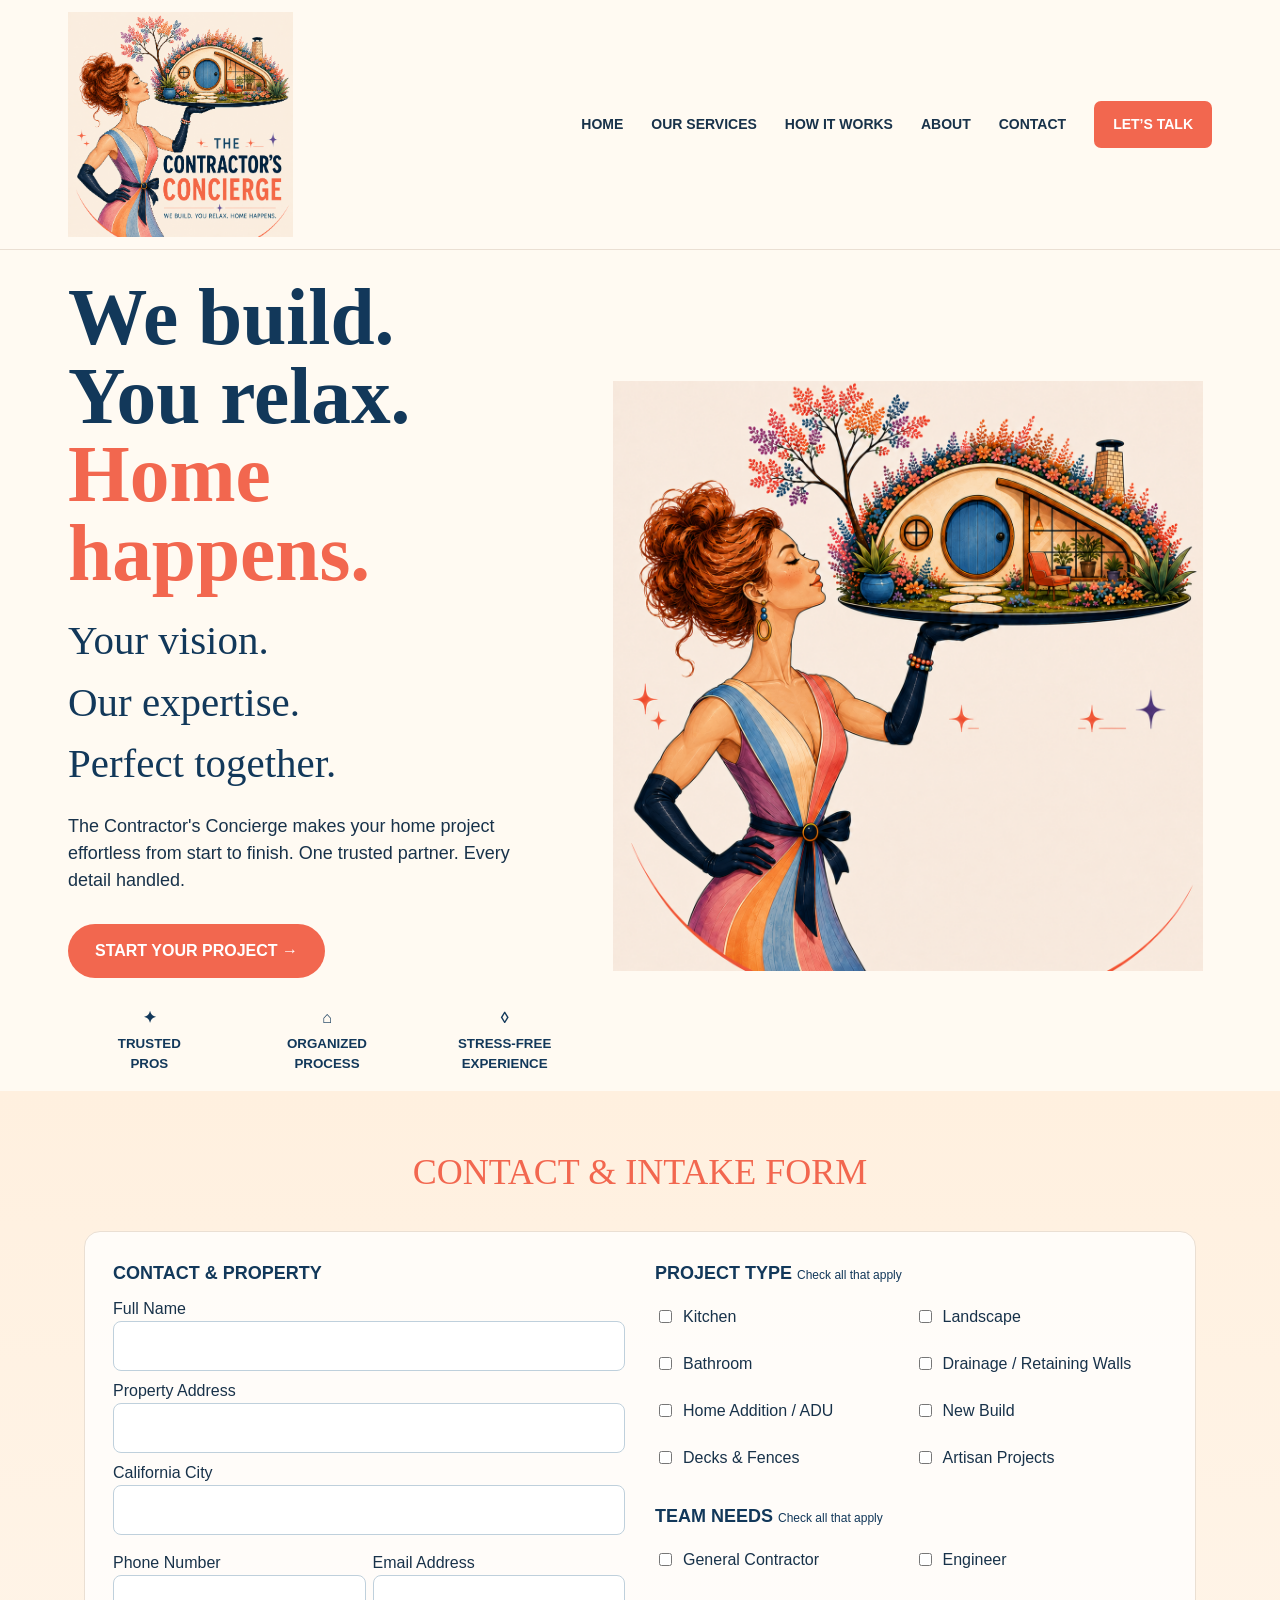
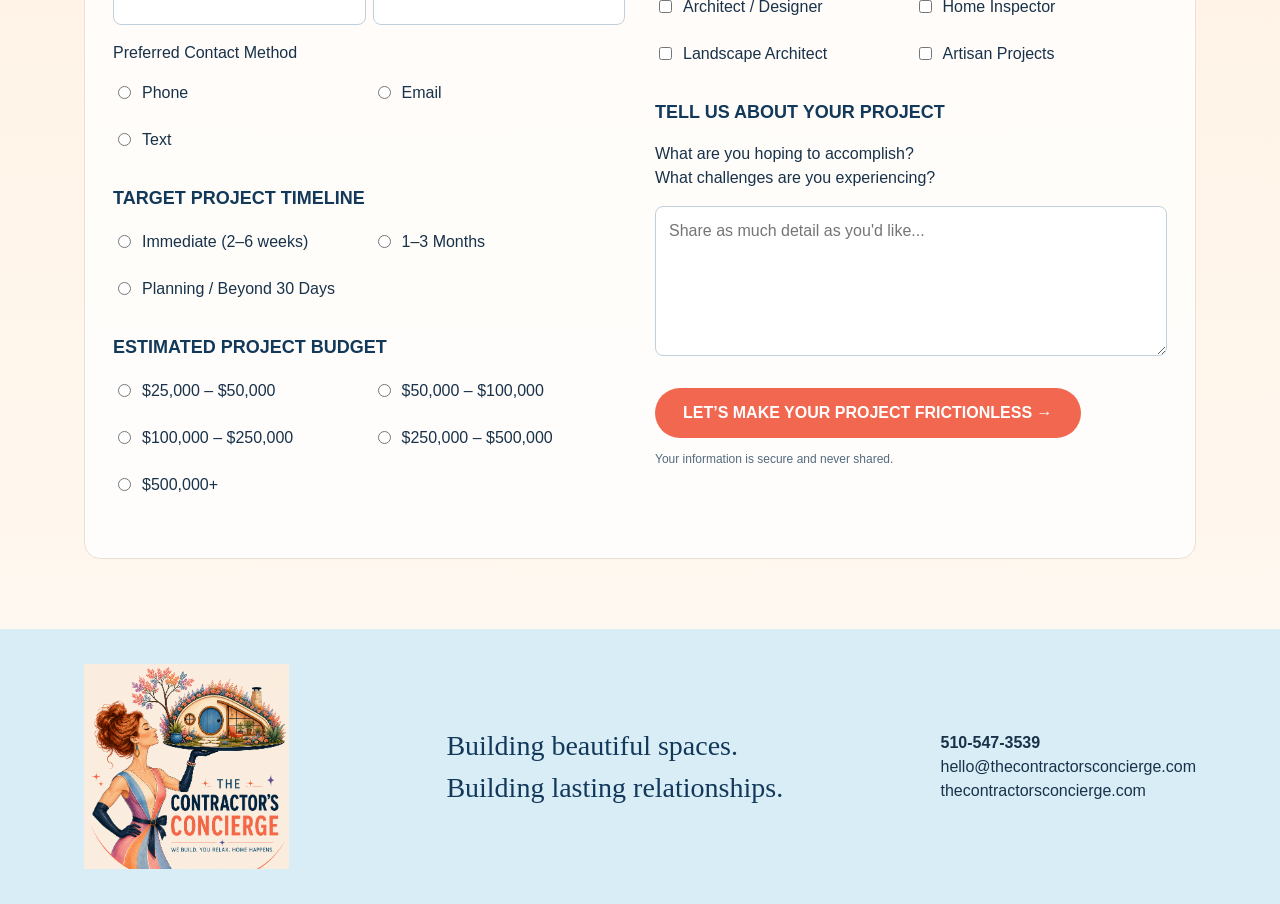
==== index.html @ 3cc2b13f "Add files via upload" ====
<!doctype html><html lang="en"><head><meta charset="utf-8"><meta name="viewport" content="width=device-width,initial-scale=1"><title>The Contractor's Concierge | Home</title><link rel="stylesheet" href="css/styles.css"></head><body><header class="site-header"><div class="nav">
<a href="index.html"><img class="logo" src="assets/APPROVED_LOGO_AND_TAGLINE.png" alt="The Contractor's Concierge"></a>
<nav><a href="index.html">HOME</a><a href="services.html">OUR SERVICES</a><a href="how-it-works.html">HOW IT WORKS</a><a href="about.html">ABOUT</a><a href="contact.html">CONTACT</a><a class="talk" href="contact.html">LET’S TALK</a></nav>
</div></header><main>
<section class="hero">
<div class="hero-copy">
<h1>We build.<br>You relax.<br><span>Home happens.</span></h1>
<div class="script">Your vision.<br>Our expertise.<br>Perfect together.</div>
<p>The Contractor's Concierge makes your home project effortless from start to finish. One trusted partner. Every detail handled.</p>
<a class="button" href="contact.html">START YOUR PROJECT →</a>
<div class="trust-row"><div class="trust">✦<small>TRUSTED<br>PROS</small></div><div class="trust">⌂<small>ORGANIZED<br>PROCESS</small></div><div class="trust">◊<small>STRESS-FREE<br>EXPERIENCE</small></div></div>
</div>
<div><img class="hero-art" src="assets/APPROVED_ARTWORK.png" alt="The Contractor's Concierge woman and house artwork"></div>
</section>
<section class="intake"><div class="container"><div class="intake-title">CONTACT &amp; INTAKE FORM</div><form class="form-card">
<div>
<div class="group"><h3>CONTACT &amp; PROPERTY</h3><label>Full Name<input required></label><label>Property Address<input required></label><label>California City<input required></label><div class="choices"><label>Phone Number<input type="tel" required></label><label>Email Address<input type="email" required></label></div><label>Preferred Contact Method</label><div class="choices"><label class="choice"><input type="radio" name="contact"> Phone</label><label class="choice"><input type="radio" name="contact"> Email</label><label class="choice"><input type="radio" name="contact"> Text</label></div></div>
<div class="group"><h3>TARGET PROJECT TIMELINE</h3><div class="choices"><label class="choice"><input type="radio" name="timeline"> Immediate (2–6 weeks)</label><label class="choice"><input type="radio" name="timeline"> 1–3 Months</label><label class="choice"><input type="radio" name="timeline"> Planning / Beyond 30 Days</label></div></div>
<div class="group"><h3>ESTIMATED PROJECT BUDGET</h3><div class="choices"><label class="choice"><input type="radio" name="budget">$25,000 – $50,000</label><label class="choice"><input type="radio" name="budget">$50,000 – $100,000</label><label class="choice"><input type="radio" name="budget">$100,000 – $250,000</label><label class="choice"><input type="radio" name="budget">$250,000 – $500,000</label><label class="choice"><input type="radio" name="budget">$500,000+</label></div></div>
</div>
<div>
<div class="group"><h3>PROJECT TYPE <small>Check all that apply</small></h3><div class="choices"><label class="choice"><input type="checkbox"> Kitchen</label><label class="choice"><input type="checkbox"> Landscape</label><label class="choice"><input type="checkbox"> Bathroom</label><label class="choice"><input type="checkbox"> Drainage / Retaining Walls</label><label class="choice"><input type="checkbox"> Home Addition / ADU</label><label class="choice"><input type="checkbox"> New Build</label><label class="choice"><input type="checkbox"> Decks &amp; Fences</label><label class="choice"><input type="checkbox"> Artisan Projects</label></div></div>
<div class="group"><h3>TEAM NEEDS <small>Check all that apply</small></h3><div class="choices"><label class="choice"><input type="checkbox"> General Contractor</label><label class="choice"><input type="checkbox"> Engineer</label><label class="choice"><input type="checkbox"> Architect / Designer</label><label class="choice"><input type="checkbox"> Home Inspector</label><label class="choice"><input type="checkbox"> Landscape Architect</label><label class="choice"><input type="checkbox"> Artisan Projects</label></div></div>
<div class="group"><h3>TELL US ABOUT YOUR PROJECT</h3><p>What are you hoping to accomplish?<br>What challenges are you experiencing?</p><textarea placeholder="Share as much detail as you'd like..."></textarea></div>
<button class="submit" type="submit">LET’S MAKE YOUR PROJECT FRICTIONLESS →</button><p class="privacy">Your information is secure and never shared.</p>
</div></form></div></section>
</main><footer><div class="footer-inner">
<img class="footer-logo" src="assets/APPROVED_LOGO_AND_TAGLINE.png" alt="The Contractor's Concierge">
<div class="footer-script">Building beautiful spaces.<br>Building lasting relationships.</div>
<div><strong>510-547-3539</strong><br>hello@thecontractorsconcierge.com<br>thecontractorsconcierge.com</div>
</div></footer><script src="js/script.js"></script></body></html>
---- css/styles.css ----
:root{--navy:#12385a;--coral:#f2674f;--sky:#d9edf7;--cream:#fffaf2;--ink:#18324a;--line:#bfd0dc}
*{box-sizing:border-box}html{scroll-behavior:smooth}body{margin:0;font-family:Arial,Helvetica,sans-serif;color:var(--ink);background:var(--cream);line-height:1.5}a{color:inherit;text-decoration:none}
.site-header{position:sticky;top:0;z-index:20;background:rgba(255,250,242,.97);border-bottom:1px solid #eadfd3}.nav{max-width:1200px;margin:auto;min-height:86px;padding:12px 28px;display:flex;align-items:center;justify-content:space-between;gap:25px}.logo{width:225px;height:auto;display:block}nav{display:flex;align-items:center;gap:28px;font-size:14px;font-weight:700}nav a:hover{color:var(--coral)}.talk{background:var(--coral);color:#fff;padding:13px 19px;border-radius:7px}
.hero{max-width:1200px;margin:auto;padding:28px 28px 18px;display:grid;grid-template-columns:.92fr 1.08fr;gap:18px;align-items:center;min-height:620px}.hero-copy h1{font-family:Georgia,"Times New Roman",serif;font-size:clamp(52px,6.2vw,80px);line-height:.99;color:var(--navy);margin:0 0 18px}.hero-copy h1 span{color:var(--coral)}.script{font-family:"Brush Script MT","Segoe Script",cursive;color:var(--navy);font-size:clamp(26px,3.2vw,42px);margin:8px 0 16px}.hero-copy p{font-size:18px;max-width:470px}.hero-art{width:100%;max-height:590px;object-fit:contain;display:block}.button{display:inline-block;background:var(--coral);color:#fff;border-radius:28px;padding:15px 27px;font-weight:800;margin-top:12px}.trust-row{display:grid;grid-template-columns:repeat(3,1fr);gap:15px;max-width:520px;margin-top:28px}.trust{text-align:center;color:var(--navy);font-weight:800}.trust small{display:block;font-weight:700;margin-top:4px}
.intake{padding:54px 0 70px;background:linear-gradient(180deg,#fff0df,#fff8f0)}.container{max-width:1160px;margin:auto;padding:0 24px}.intake-title{text-align:center;font-family:Georgia,serif;color:var(--coral);font-size:36px;margin-bottom:32px}.form-card{max-width:1160px;margin:auto;background:rgba(255,255,255,.78);border:1px solid #eadfd3;border-radius:16px;padding:28px;display:grid;grid-template-columns:1fr 1fr;gap:30px}.group{margin-bottom:25px}.group h3{color:var(--navy);margin:0 0 10px;font-size:18px}.group h3 small{font-weight:400;font-size:12px}label{display:block;margin:8px 0}input,textarea{width:100%;padding:12px 13px;border:1px solid var(--line);border-radius:8px;background:#fff;font:inherit}textarea{min-height:150px}.choices{display:grid;grid-template-columns:1fr 1fr;gap:7px}.choice{display:flex;gap:8px;align-items:flex-start}.choice input{width:auto;margin-top:5px}.submit{border:0;background:var(--coral);color:#fff;border-radius:28px;padding:16px 28px;font-size:16px;font-weight:800;cursor:pointer}.privacy{font-size:12px;color:#536b7e}
.page-hero{padding:80px 0 55px;background:var(--sky)}.page-hero h1{font-family:Georgia,serif;color:var(--navy);font-size:clamp(48px,6vw,74px);margin:0 0 15px}.section{padding:72px 0}.section.sky{background:var(--sky)}.section h2{font-family:Georgia,serif;color:var(--coral);font-size:40px;margin:0 0 14px}.intro{max-width:700px}.cards{display:grid;grid-template-columns:repeat(3,1fr);gap:20px;margin-top:30px}.card{background:#fff;border:1px solid var(--line);border-radius:14px;padding:25px}.card h3,.step h3{color:var(--navy)}.steps{display:grid;grid-template-columns:repeat(4,1fr);gap:18px;margin-top:35px}.step{background:#fff;border-radius:14px;padding:22px;border-top:5px solid var(--coral)}.step strong{font-family:Georgia,serif;color:var(--navy);font-size:24px}
footer{background:var(--sky);padding:35px 0}.footer-inner{max-width:1160px;margin:auto;padding:0 24px;display:flex;justify-content:space-between;align-items:center;gap:25px}.footer-logo{width:205px}.footer-script{font-family:"Brush Script MT","Segoe Script",cursive;color:var(--navy);font-size:28px}
@media(max-width:900px){nav{gap:15px;font-size:12px}.hero{grid-template-columns:1fr;min-height:auto}.hero-art{max-height:520px}.form-card{grid-template-columns:1fr}.cards{grid-template-columns:1fr 1fr}.steps{grid-template-columns:1fr 1fr}}
@media(max-width:650px){.nav{padding:10px 16px}.logo{width:175px}nav{display:none}.hero{padding:25px 18px 35px}.hero-copy h1{font-size:50px}.hero-copy p{font-size:16px}.trust-row{grid-template-columns:1fr 1fr 1fr;gap:8px;font-size:13px}.container{padding:0 18px}.section{padding:52px 0}.form-card{padding:20px}.choices,.cards,.steps{grid-template-columns:1fr}.footer-inner{flex-direction:column;align-items:flex-start}}
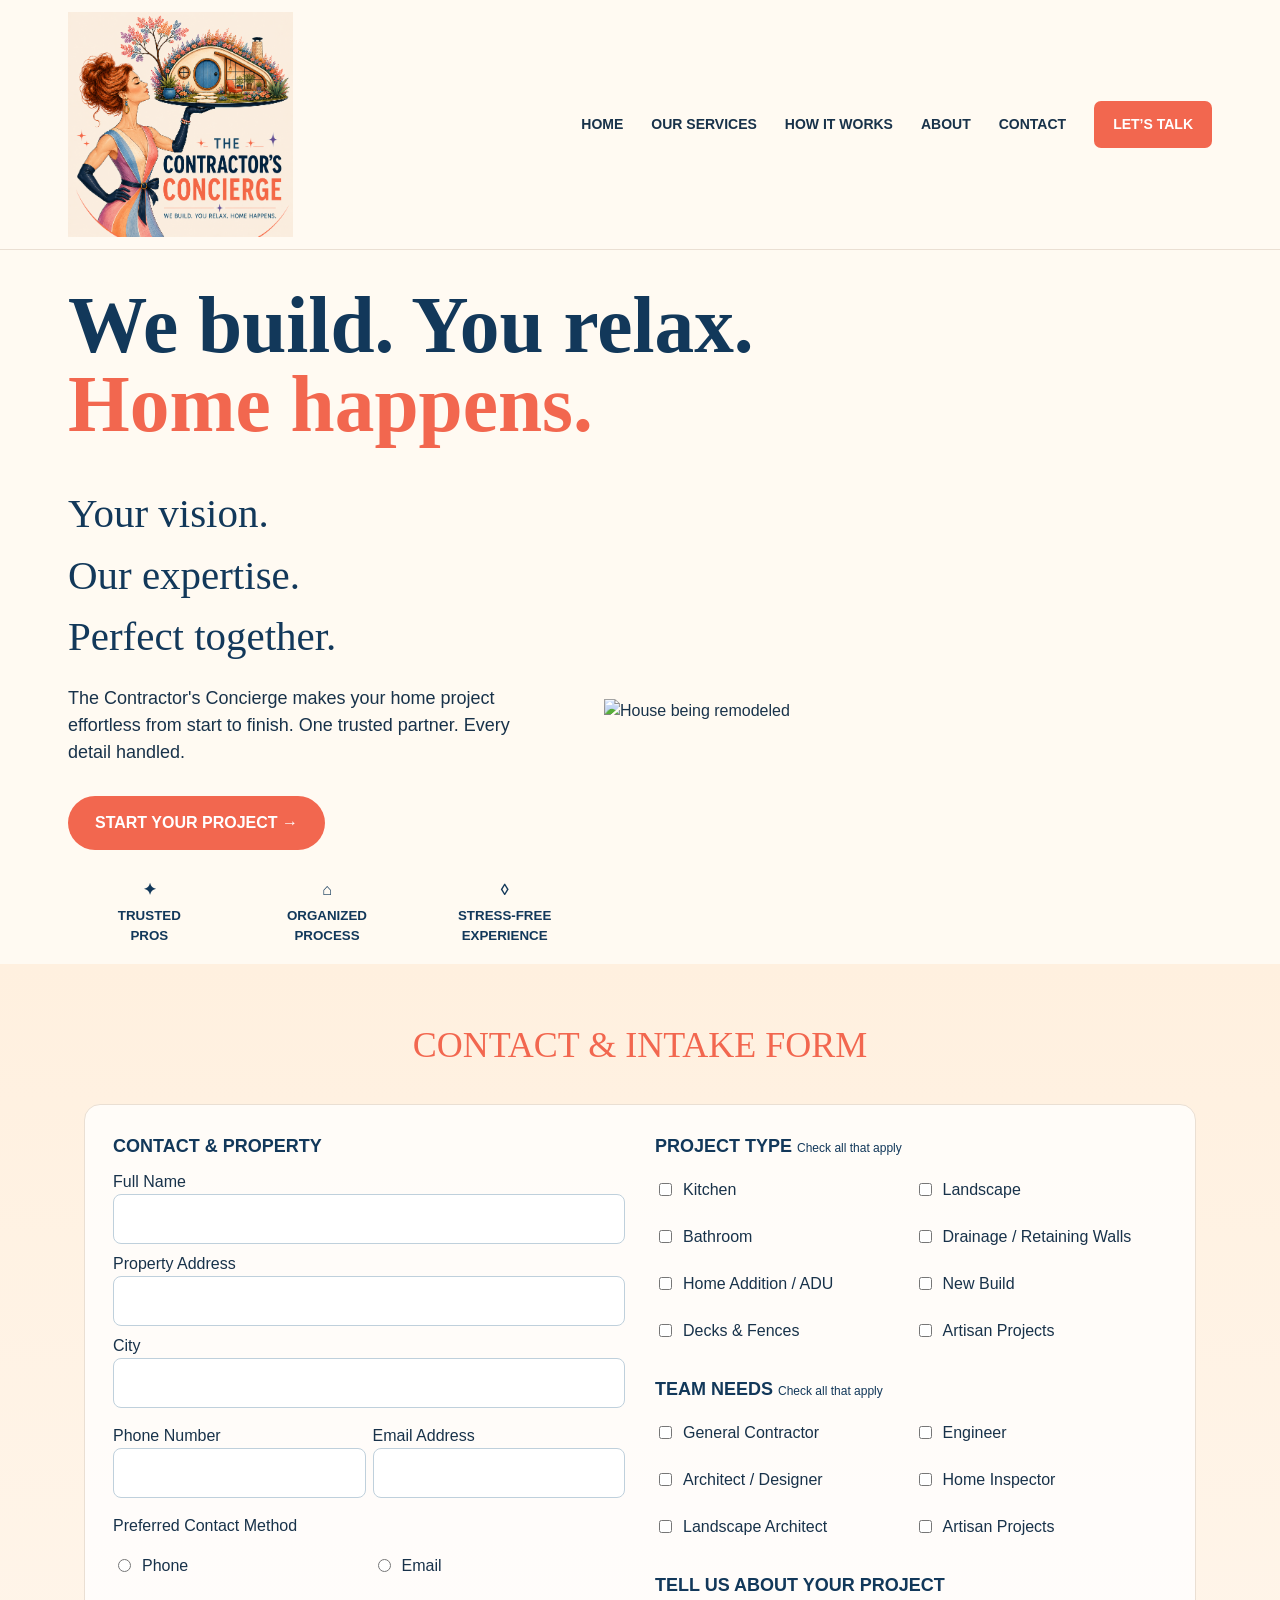
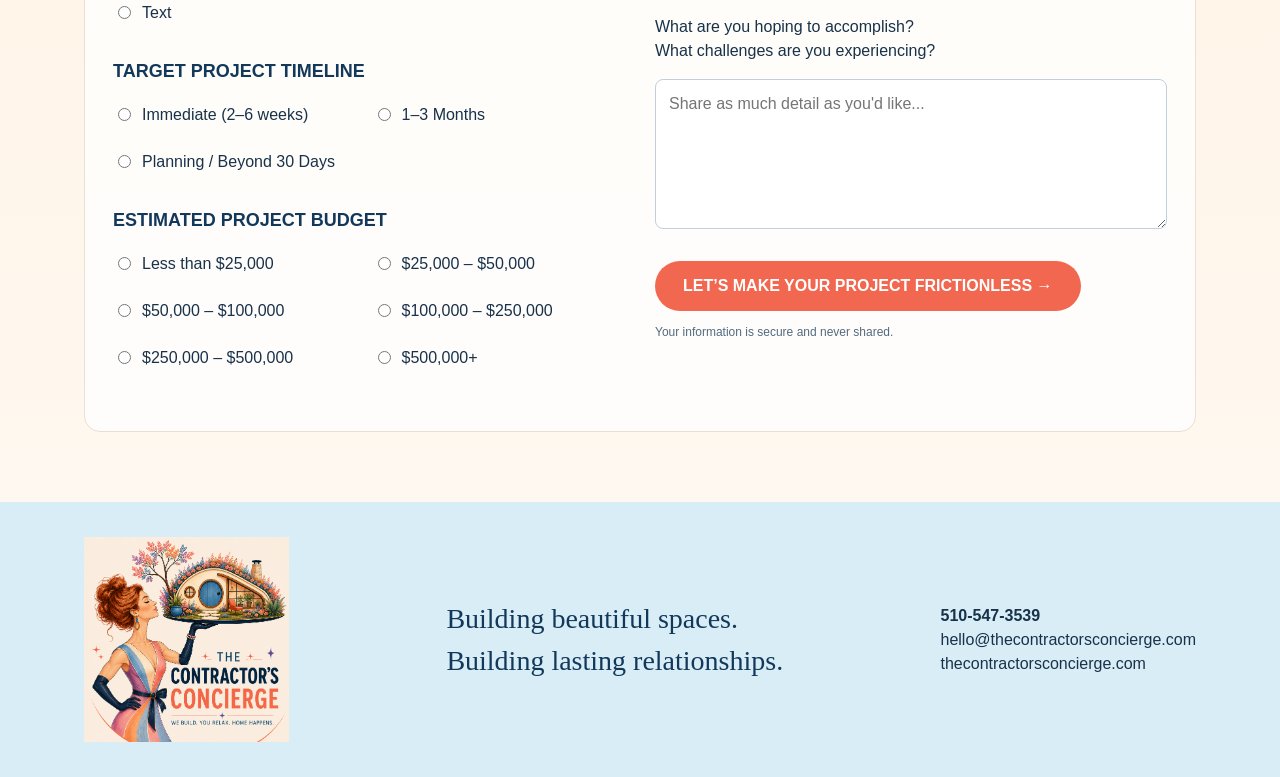
==== commit e8d50dcb: "Refactor hero section and intake form in index.html Updated the hero section and intake form layout." ====
--- a/index.html
+++ b/index.html
@@ -2,21 +2,23 @@
 <a href="index.html"><img class="logo" src="assets/APPROVED_LOGO_AND_TAGLINE.png" alt="The Contractor's Concierge"></a>
 <nav><a href="index.html">HOME</a><a href="services.html">OUR SERVICES</a><a href="how-it-works.html">HOW IT WORKS</a><a href="about.html">ABOUT</a><a href="contact.html">CONTACT</a><a class="talk" href="contact.html">LET’S TALK</a></nav>
 </div></header><main>
-<section class="hero">
+<section style="max-width: 1200px; margin: auto; padding: 36px 28px 18px;">
+<h1 style="font-family: Georgia, 'Times New Roman', serif; font-size: clamp(52px, 6.2vw, 80px); line-height: 0.99; color: var(--navy); margin: 0 0 32px 0;">We build. You relax.<br><span style="color: var(--coral);">Home happens.</span></h1>
+<div style="display: grid; grid-template-columns: .92fr 1.08fr; gap: 18px; align-items: center;">
 <div class="hero-copy">
-<h1>We build.<br>You relax.<br><span>Home happens.</span></h1>
 <div class="script">Your vision.<br>Our expertise.<br>Perfect together.</div>
 <p>The Contractor's Concierge makes your home project effortless from start to finish. One trusted partner. Every detail handled.</p>
 <a class="button" href="contact.html">START YOUR PROJECT →</a>
 <div class="trust-row"><div class="trust">✦<small>TRUSTED<br>PROS</small></div><div class="trust">⌂<small>ORGANIZED<br>PROCESS</small></div><div class="trust">◊<small>STRESS-FREE<br>EXPERIENCE</small></div></div>
 </div>
-<div><img class="hero-art" src="assets/APPROVED_ARTWORK.png" alt="The Contractor's Concierge woman and house artwork"></div>
+<div><img class="hero-art" src="assets/heroimage.jpeg" alt="House being remodeled"></div>
+</div>
 </section>
 <section class="intake"><div class="container"><div class="intake-title">CONTACT &amp; INTAKE FORM</div><form class="form-card">
 <div>
-<div class="group"><h3>CONTACT &amp; PROPERTY</h3><label>Full Name<input required></label><label>Property Address<input required></label><label>California City<input required></label><div class="choices"><label>Phone Number<input type="tel" required></label><label>Email Address<input type="email" required></label></div><label>Preferred Contact Method</label><div class="choices"><label class="choice"><input type="radio" name="contact"> Phone</label><label class="choice"><input type="radio" name="contact"> Email</label><label class="choice"><input type="radio" name="contact"> Text</label></div></div>
+<div class="group"><h3>CONTACT &amp; PROPERTY</h3><label>Full Name<input required></label><label>Property Address<input required></label><label>City<input required></label><div class="choices"><label>Phone Number<input type="tel" required></label><label>Email Address<input type="email" required></label></div><label>Preferred Contact Method</label><div class="choices"><label class="choice"><input type="radio" name="contact"> Phone</label><label class="choice"><input type="radio" name="contact"> Email</label><label class="choice"><input type="radio" name="contact"> Text</label></div></div>
 <div class="group"><h3>TARGET PROJECT TIMELINE</h3><div class="choices"><label class="choice"><input type="radio" name="timeline"> Immediate (2–6 weeks)</label><label class="choice"><input type="radio" name="timeline"> 1–3 Months</label><label class="choice"><input type="radio" name="timeline"> Planning / Beyond 30 Days</label></div></div>
-<div class="group"><h3>ESTIMATED PROJECT BUDGET</h3><div class="choices"><label class="choice"><input type="radio" name="budget">$25,000 – $50,000</label><label class="choice"><input type="radio" name="budget">$50,000 – $100,000</label><label class="choice"><input type="radio" name="budget">$100,000 – $250,000</label><label class="choice"><input type="radio" name="budget">$250,000 – $500,000</label><label class="choice"><input type="radio" name="budget">$500,000+</label></div></div>
+<div class="group"><h3>ESTIMATED PROJECT BUDGET</h3><div class="choices"><label class="choice"><input type="radio" name="budget">Less than $25,000</label><label class="choice"><input type="radio" name="budget">$25,000 – $50,000</label><label class="choice"><input type="radio" name="budget">$50,000 – $100,000</label><label class="choice"><input type="radio" name="budget">$100,000 – $250,000</label><label class="choice"><input type="radio" name="budget">$250,000 – $500,000</label><label class="choice"><input type="radio" name="budget">$500,000+</label></div></div>
 </div>
 <div>
 <div class="group"><h3>PROJECT TYPE <small>Check all that apply</small></h3><div class="choices"><label class="choice"><input type="checkbox"> Kitchen</label><label class="choice"><input type="checkbox"> Landscape</label><label class="choice"><input type="checkbox"> Bathroom</label><label class="choice"><input type="checkbox"> Drainage / Retaining Walls</label><label class="choice"><input type="checkbox"> Home Addition / ADU</label><label class="choice"><input type="checkbox"> New Build</label><label class="choice"><input type="checkbox"> Decks &amp; Fences</label><label class="choice"><input type="checkbox"> Artisan Projects</label></div></div>
@@ -28,4 +30,4 @@
 <img class="footer-logo" src="assets/APPROVED_LOGO_AND_TAGLINE.png" alt="The Contractor's Concierge">
 <div class="footer-script">Building beautiful spaces.<br>Building lasting relationships.</div>
 <div><strong>510-547-3539</strong><br>hello@thecontractorsconcierge.com<br>thecontractorsconcierge.com</div>
-</div></footer><script src="js/script.js"></script></body></html>+</div></footer><script src="js/script.js"></script></body></html>
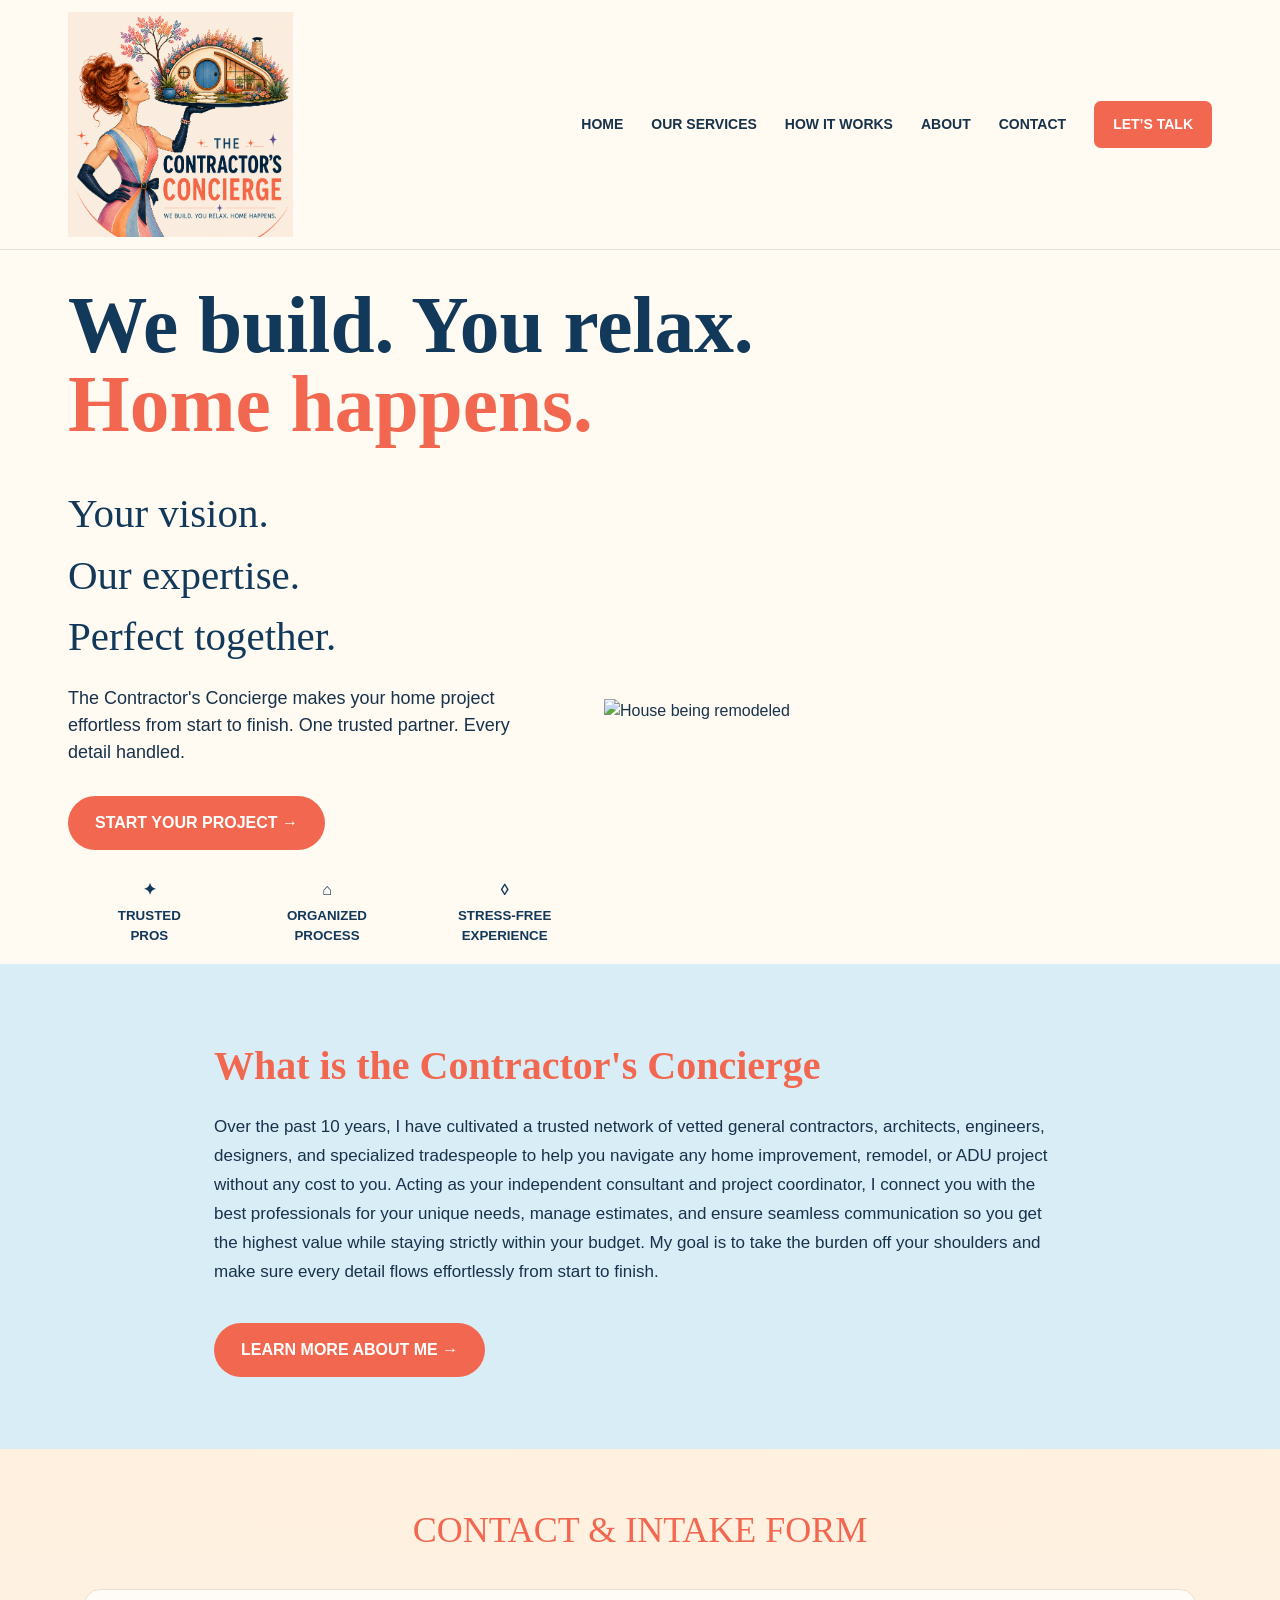
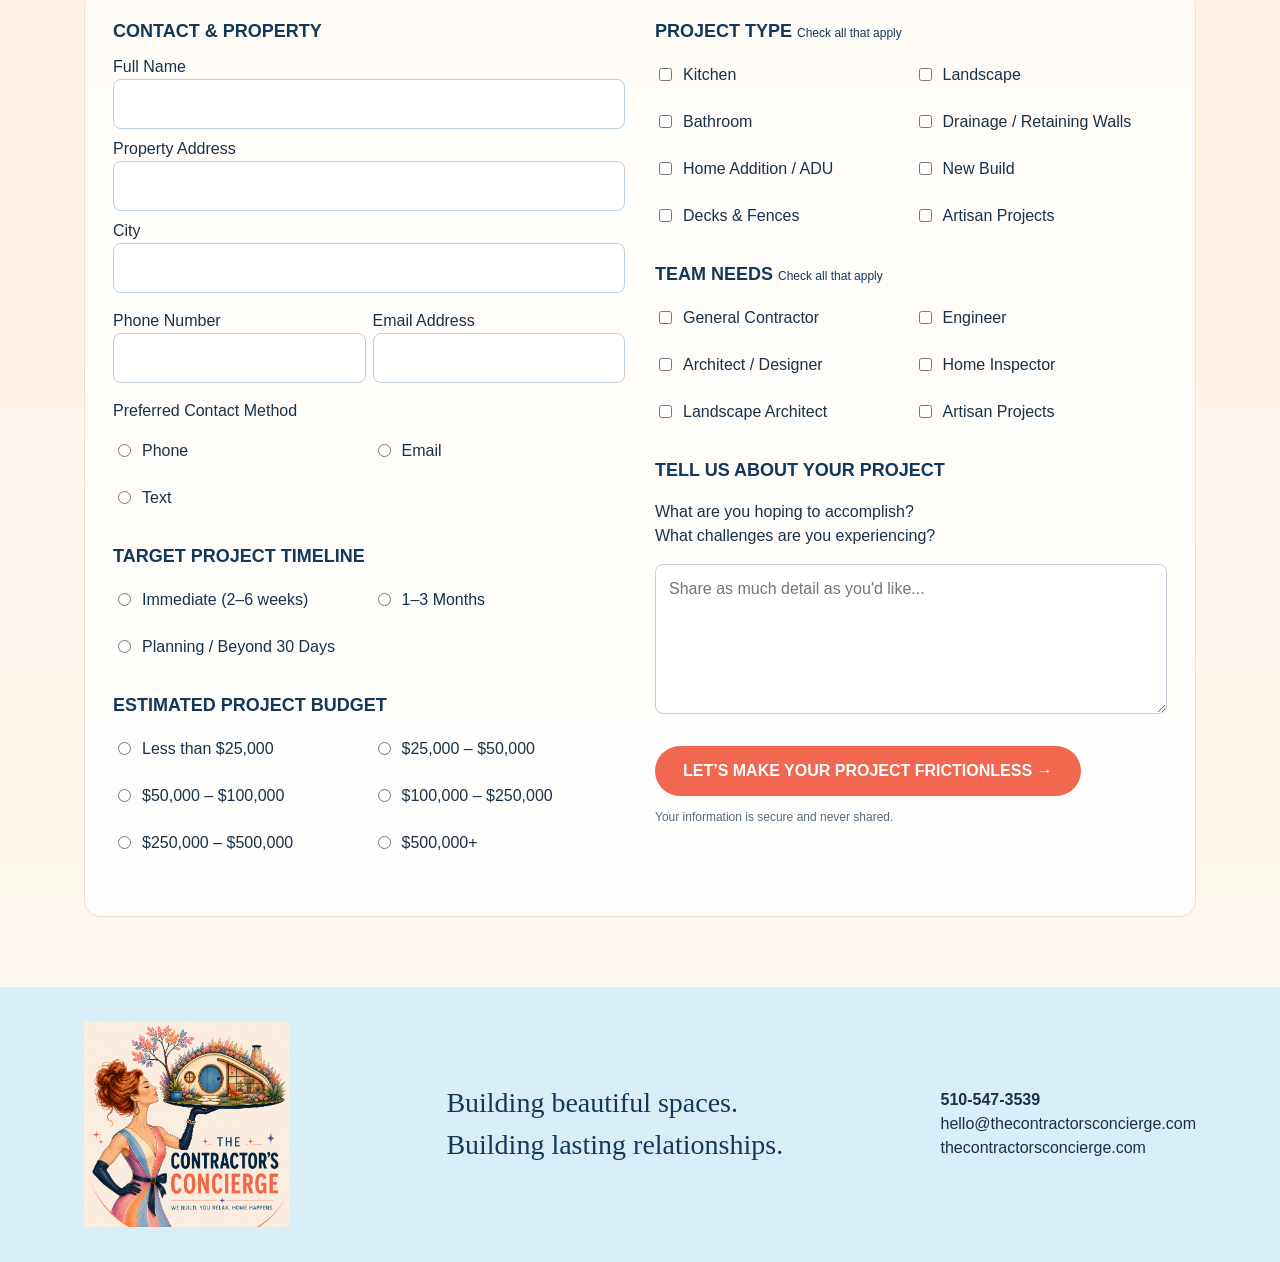
==== commit 242ae1f9: "Add Contractor's Concierge section to index.html Added a new section describing the Contractor's Con" ====
--- a/index.html
+++ b/index.html
@@ -11,9 +11,18 @@
 <a class="button" href="contact.html">START YOUR PROJECT →</a>
 <div class="trust-row"><div class="trust">✦<small>TRUSTED<br>PROS</small></div><div class="trust">⌂<small>ORGANIZED<br>PROCESS</small></div><div class="trust">◊<small>STRESS-FREE<br>EXPERIENCE</small></div></div>
 </div>
-<div><img class="hero-art" src="assets/heroimage.jpeg" alt="House being remodeled"></div>
+<div><img class="hero-art" src="https://getdwell.com/wp-content/uploads/2024/12/get-dwell-the-dos-and-donts-of-remodeling.jpg" alt="House being remodeled"></div>
 </div>
 </section>
+
+<section class="section sky">
+<div class="container" style="max-width: 900px; text-align: left;">
+<h2>What is the Contractor's Concierge</h2>
+<p class="intro" style="max-width: 100%; font-size: 17px; line-height: 1.7; color: var(--ink); margin-bottom: 24px;">Over the past 10 years, I have cultivated a trusted network of vetted general contractors, architects, engineers, designers, and specialized tradespeople to help you navigate any home improvement, remodel, or ADU project without any cost to you. Acting as your independent consultant and project coordinator, I connect you with the best professionals for your unique needs, manage estimates, and ensure seamless communication so you get the highest value while staying strictly within your budget. My goal is to take the burden off your shoulders and make sure every detail flows effortlessly from start to finish.</p>
+<a class="button" href="about.html">LEARN MORE ABOUT ME →</a>
+</div>
+</section>
+
 <section class="intake"><div class="container"><div class="intake-title">CONTACT &amp; INTAKE FORM</div><form class="form-card">
 <div>
 <div class="group"><h3>CONTACT &amp; PROPERTY</h3><label>Full Name<input required></label><label>Property Address<input required></label><label>City<input required></label><div class="choices"><label>Phone Number<input type="tel" required></label><label>Email Address<input type="email" required></label></div><label>Preferred Contact Method</label><div class="choices"><label class="choice"><input type="radio" name="contact"> Phone</label><label class="choice"><input type="radio" name="contact"> Email</label><label class="choice"><input type="radio" name="contact"> Text</label></div></div>
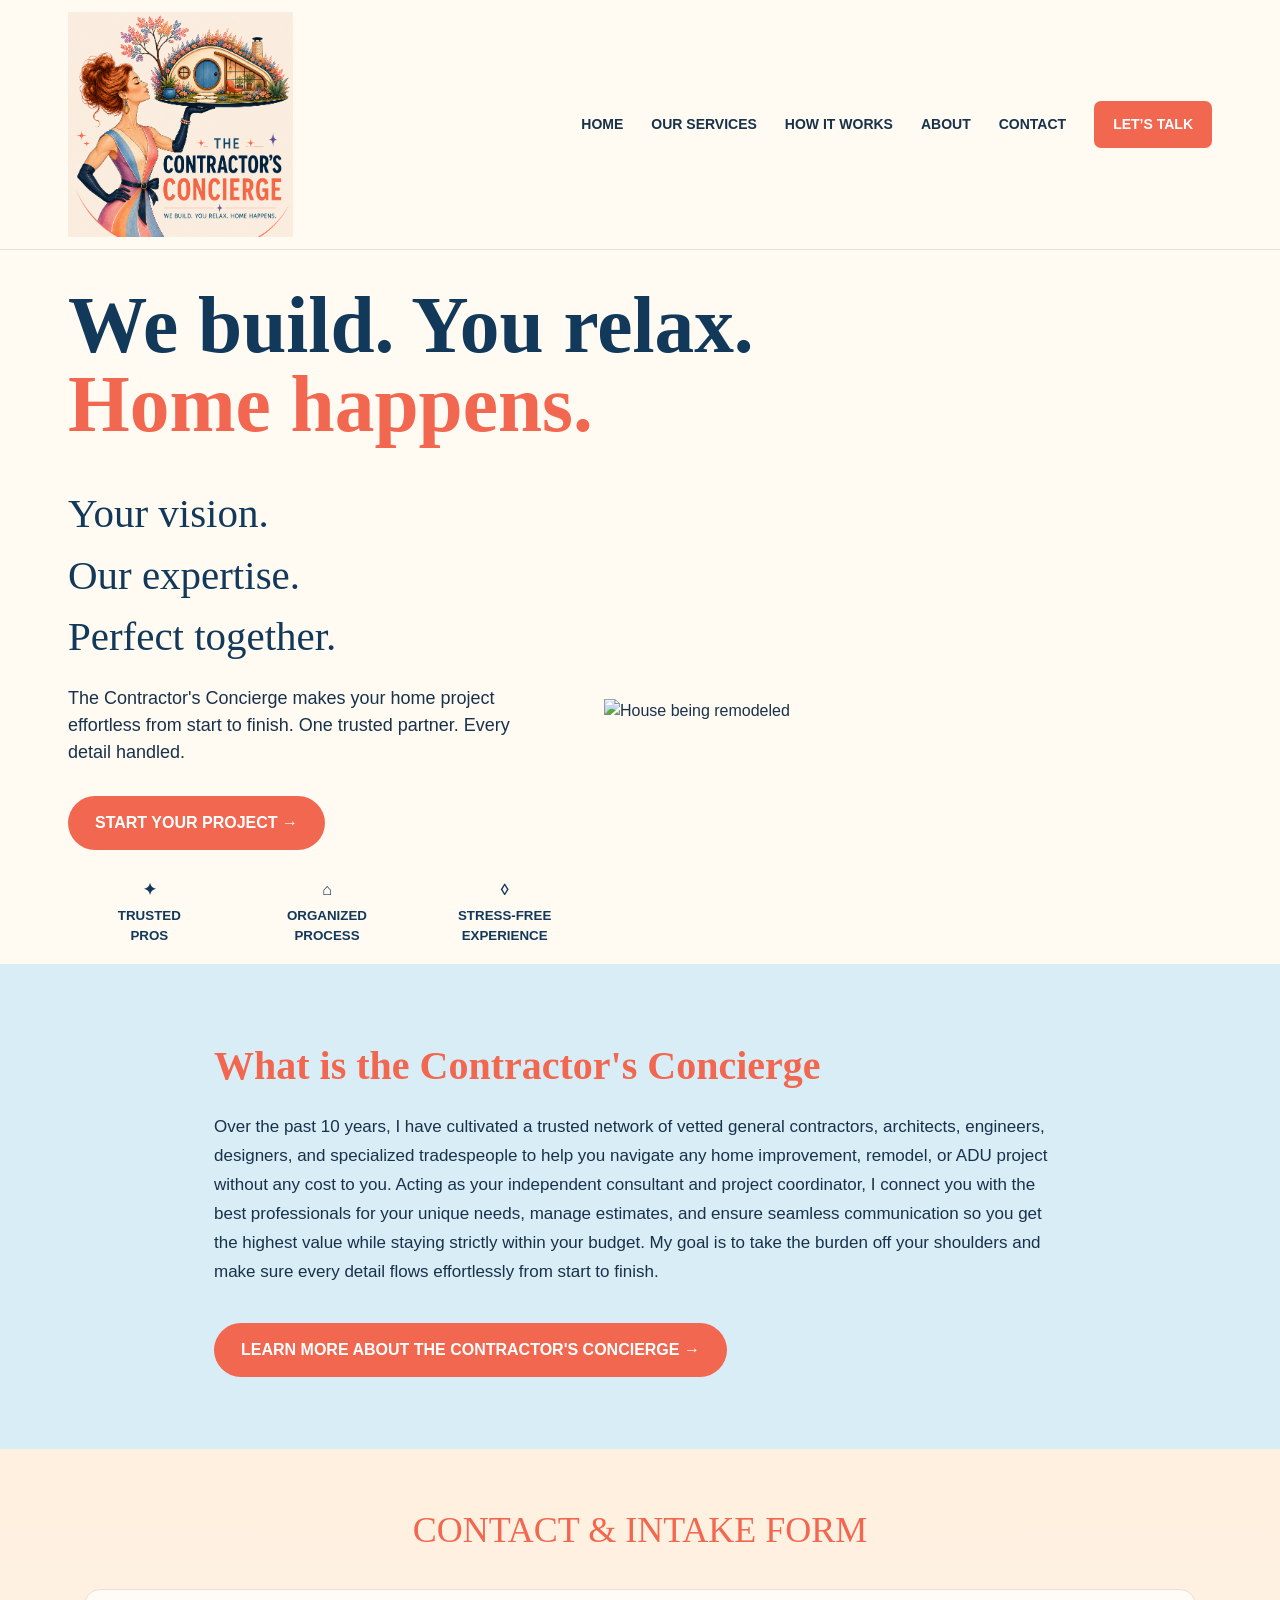
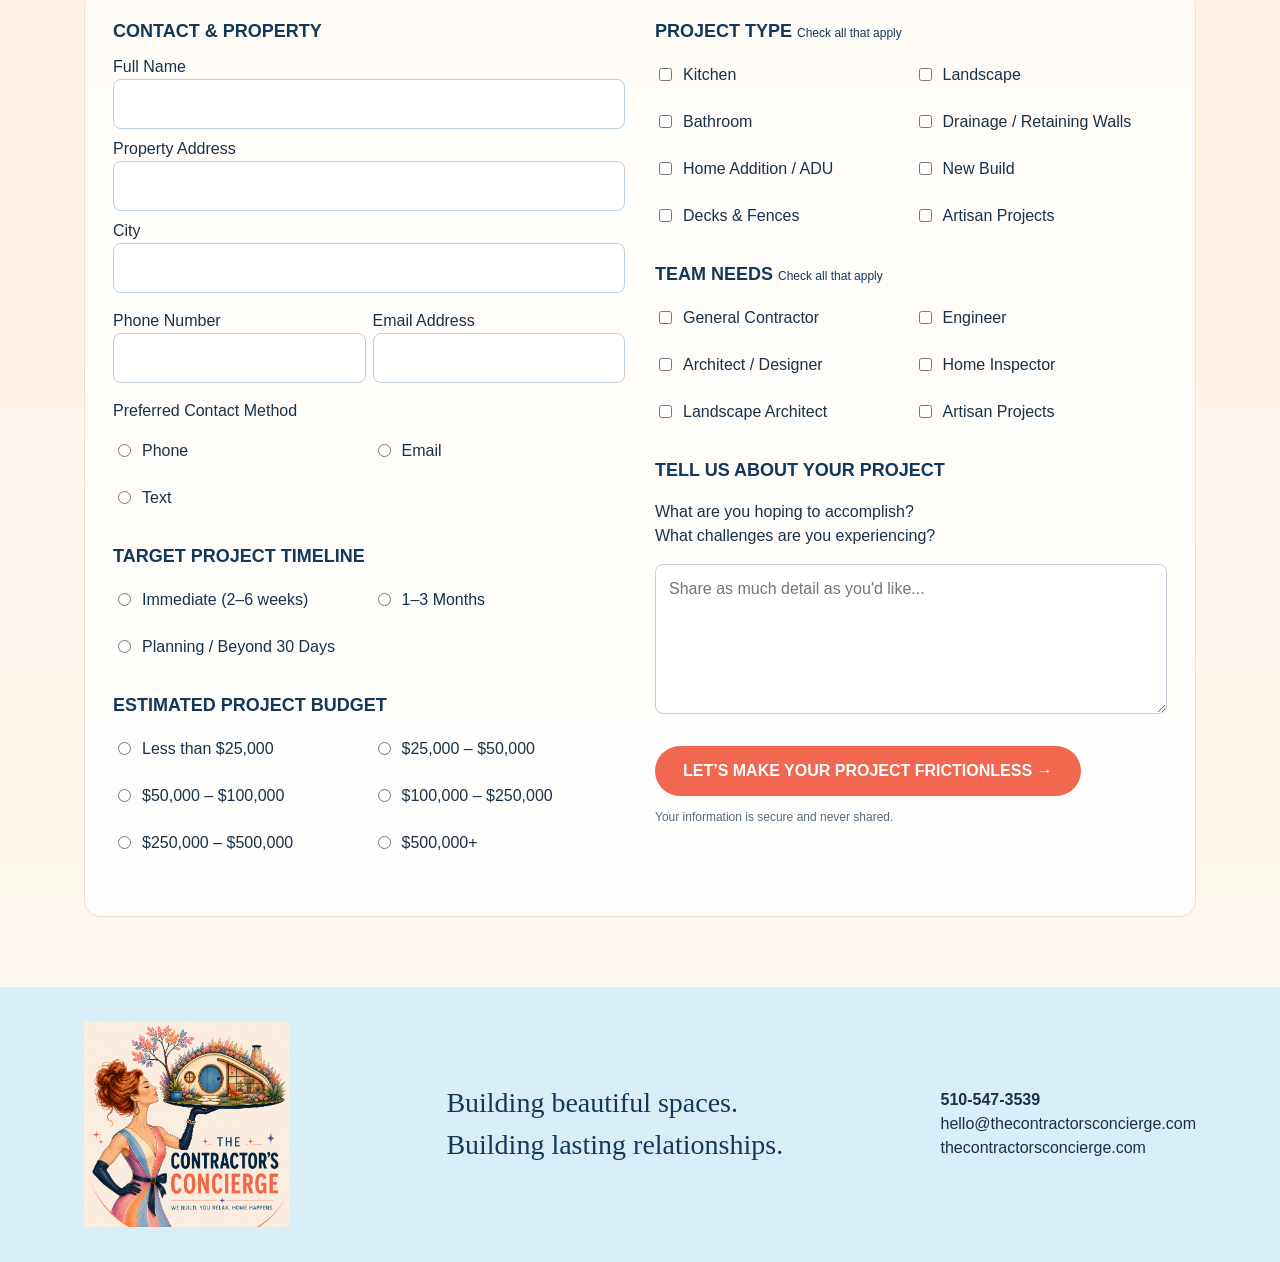
==== commit de7c95a6: "Update button text for Contractor's Concierge" ====
--- a/index.html
+++ b/index.html
@@ -19,7 +19,7 @@
 <div class="container" style="max-width: 900px; text-align: left;">
 <h2>What is the Contractor's Concierge</h2>
 <p class="intro" style="max-width: 100%; font-size: 17px; line-height: 1.7; color: var(--ink); margin-bottom: 24px;">Over the past 10 years, I have cultivated a trusted network of vetted general contractors, architects, engineers, designers, and specialized tradespeople to help you navigate any home improvement, remodel, or ADU project without any cost to you. Acting as your independent consultant and project coordinator, I connect you with the best professionals for your unique needs, manage estimates, and ensure seamless communication so you get the highest value while staying strictly within your budget. My goal is to take the burden off your shoulders and make sure every detail flows effortlessly from start to finish.</p>
-<a class="button" href="about.html">LEARN MORE ABOUT ME →</a>
+<a class="button" href="about.html">LEARN MORE ABOUT THE CONTRACTOR'S CONCIERGE →</a>
 </div>
 </section>
 
